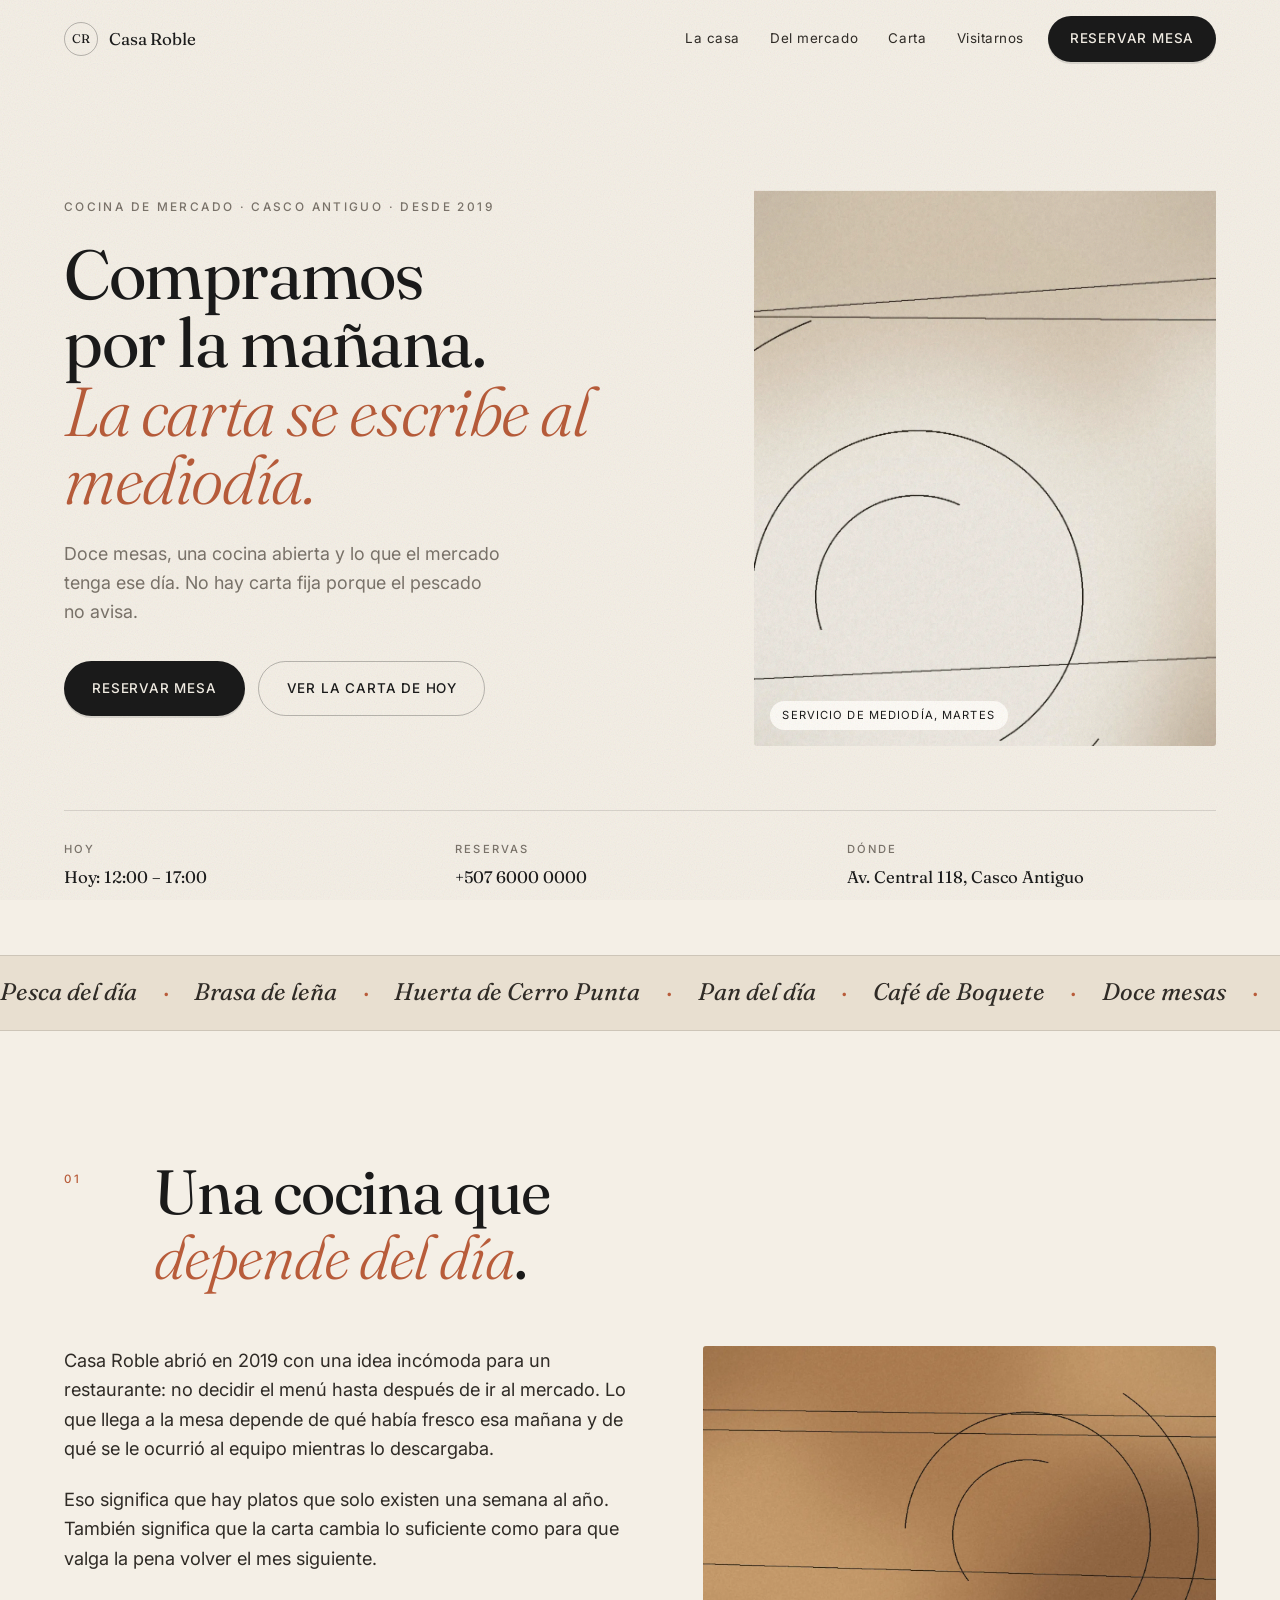
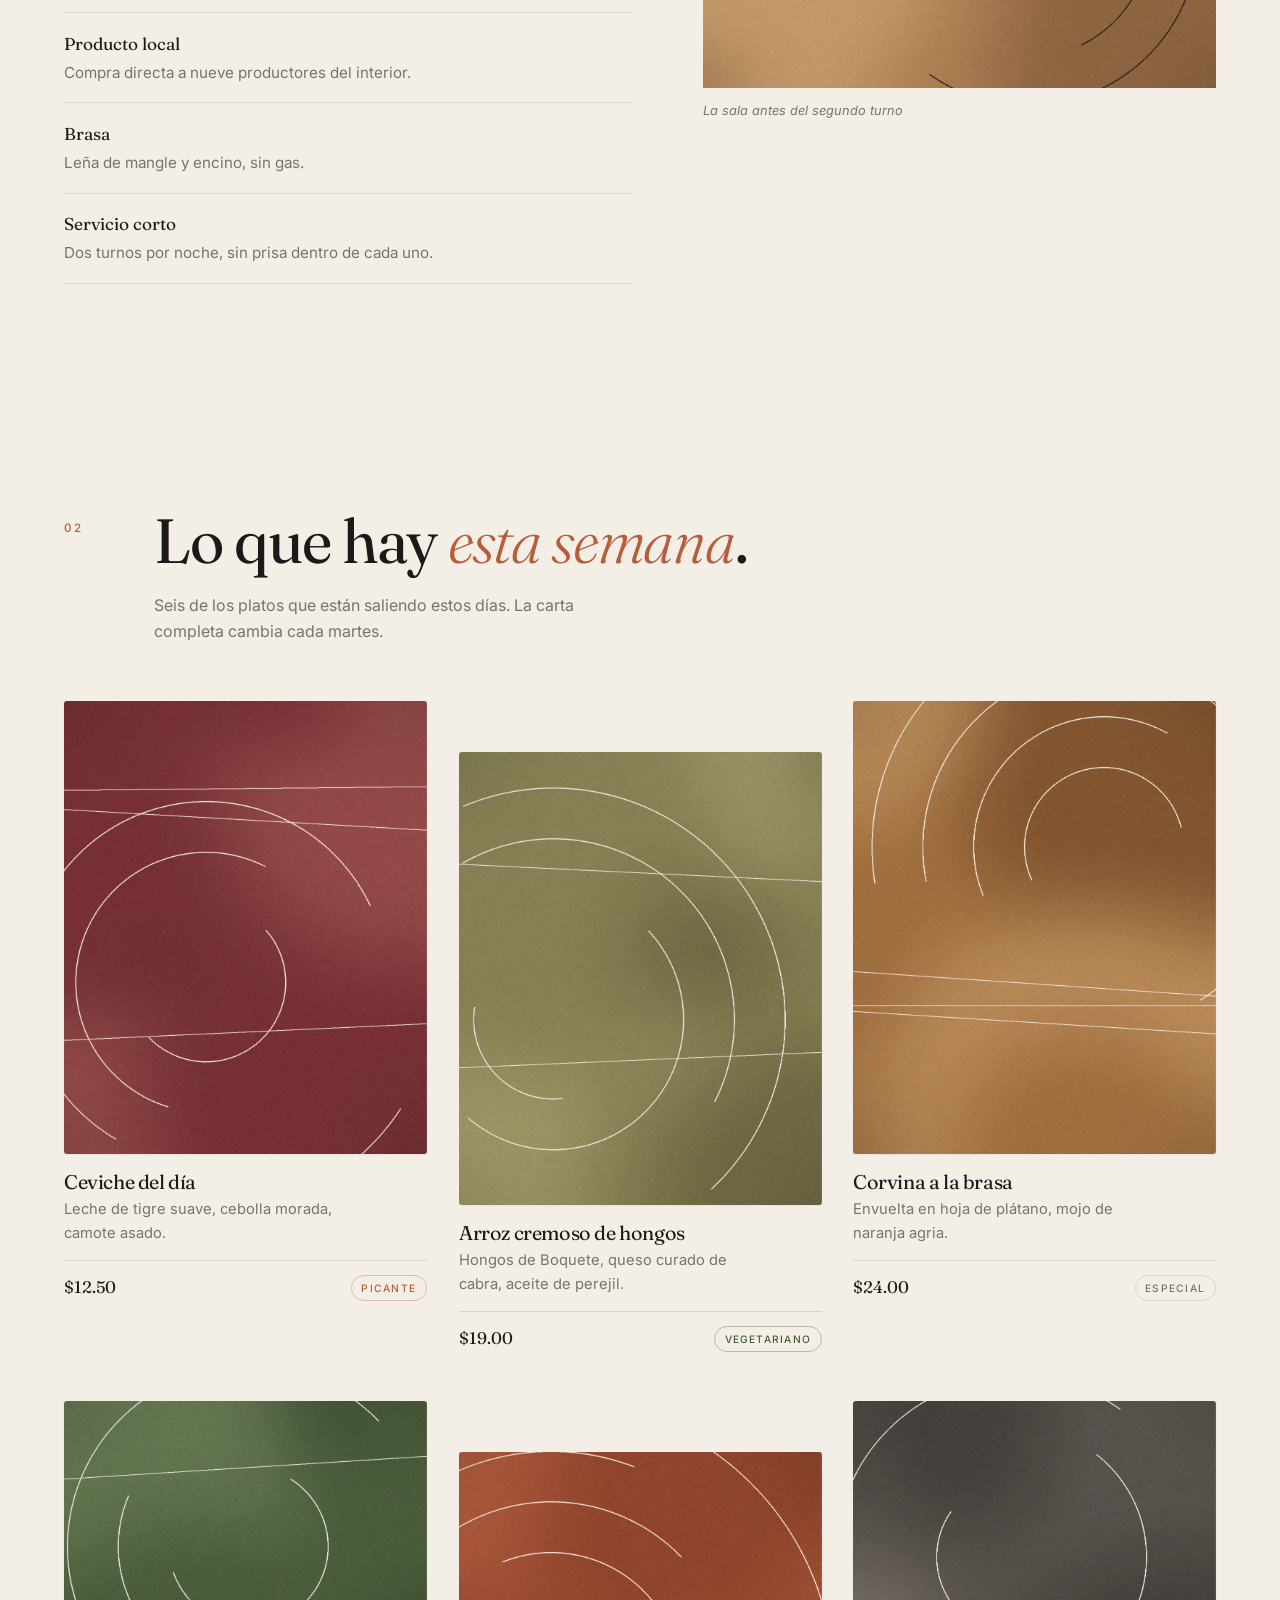
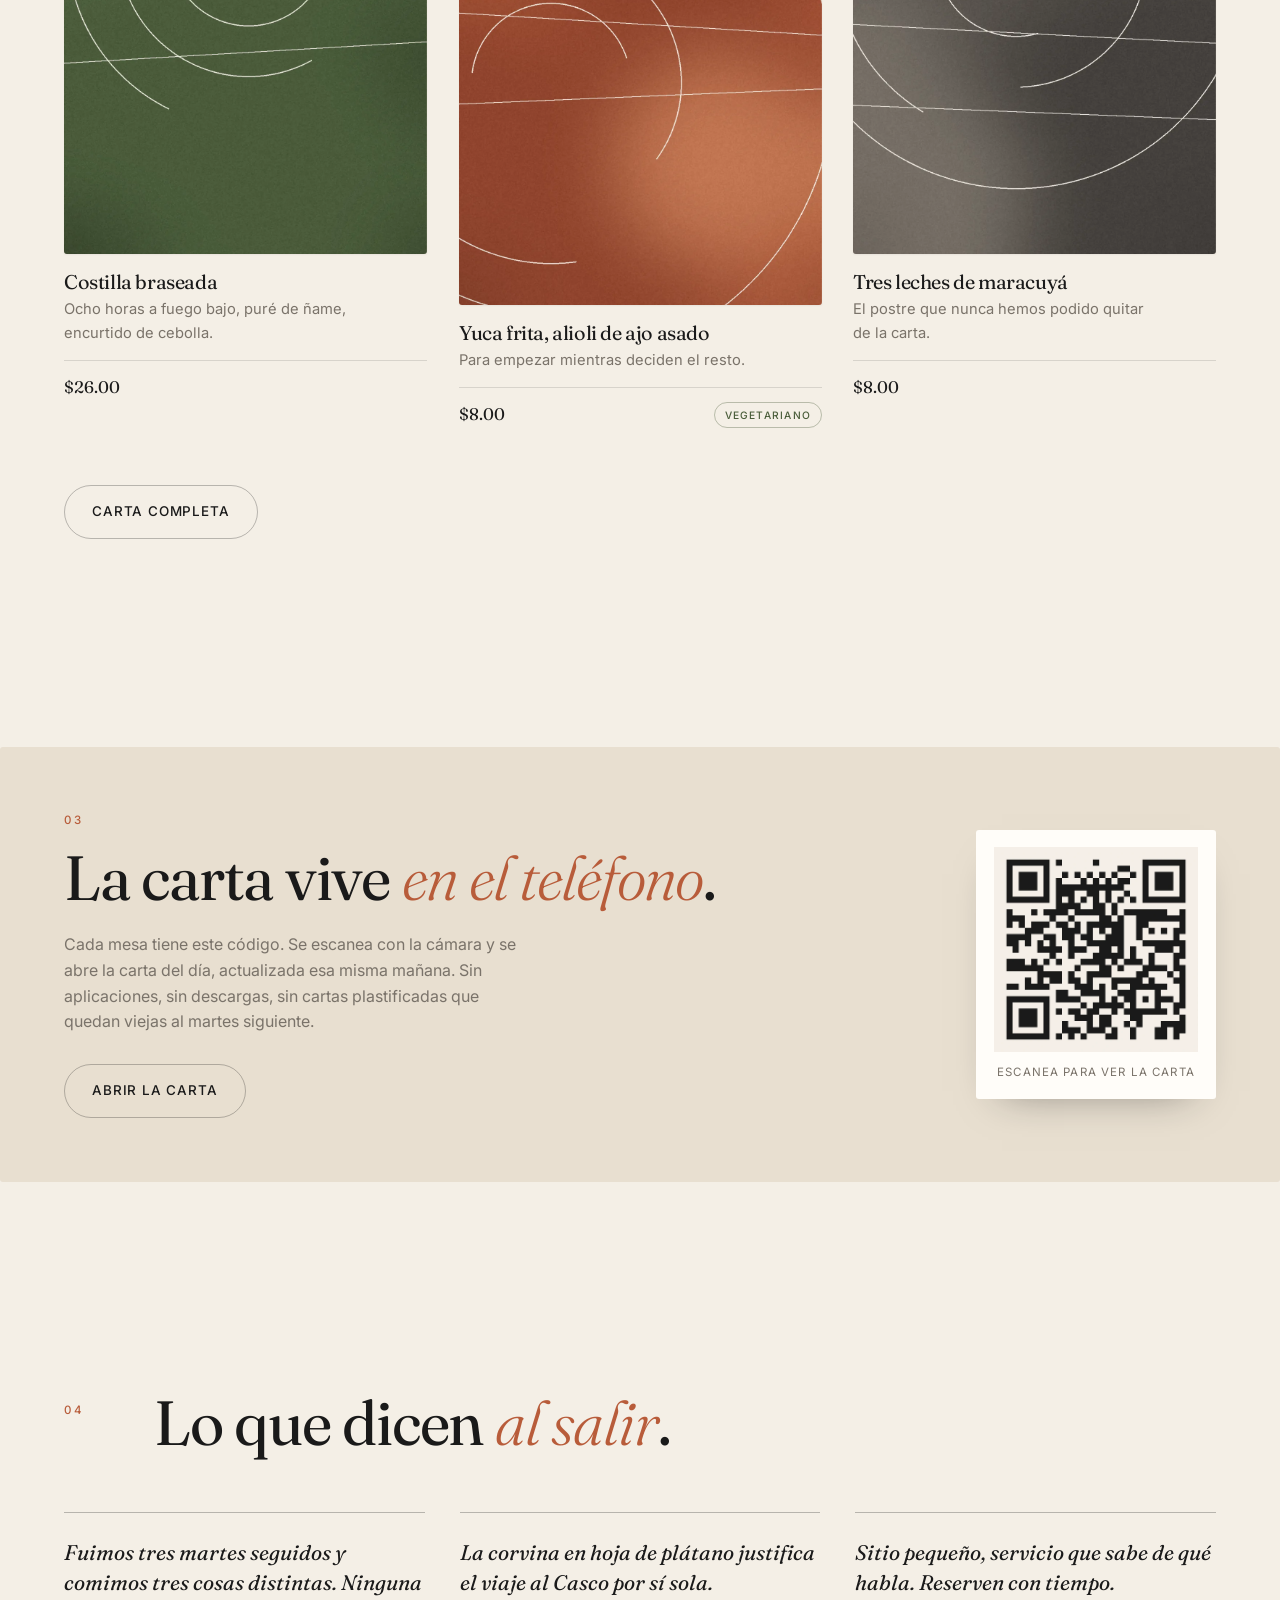
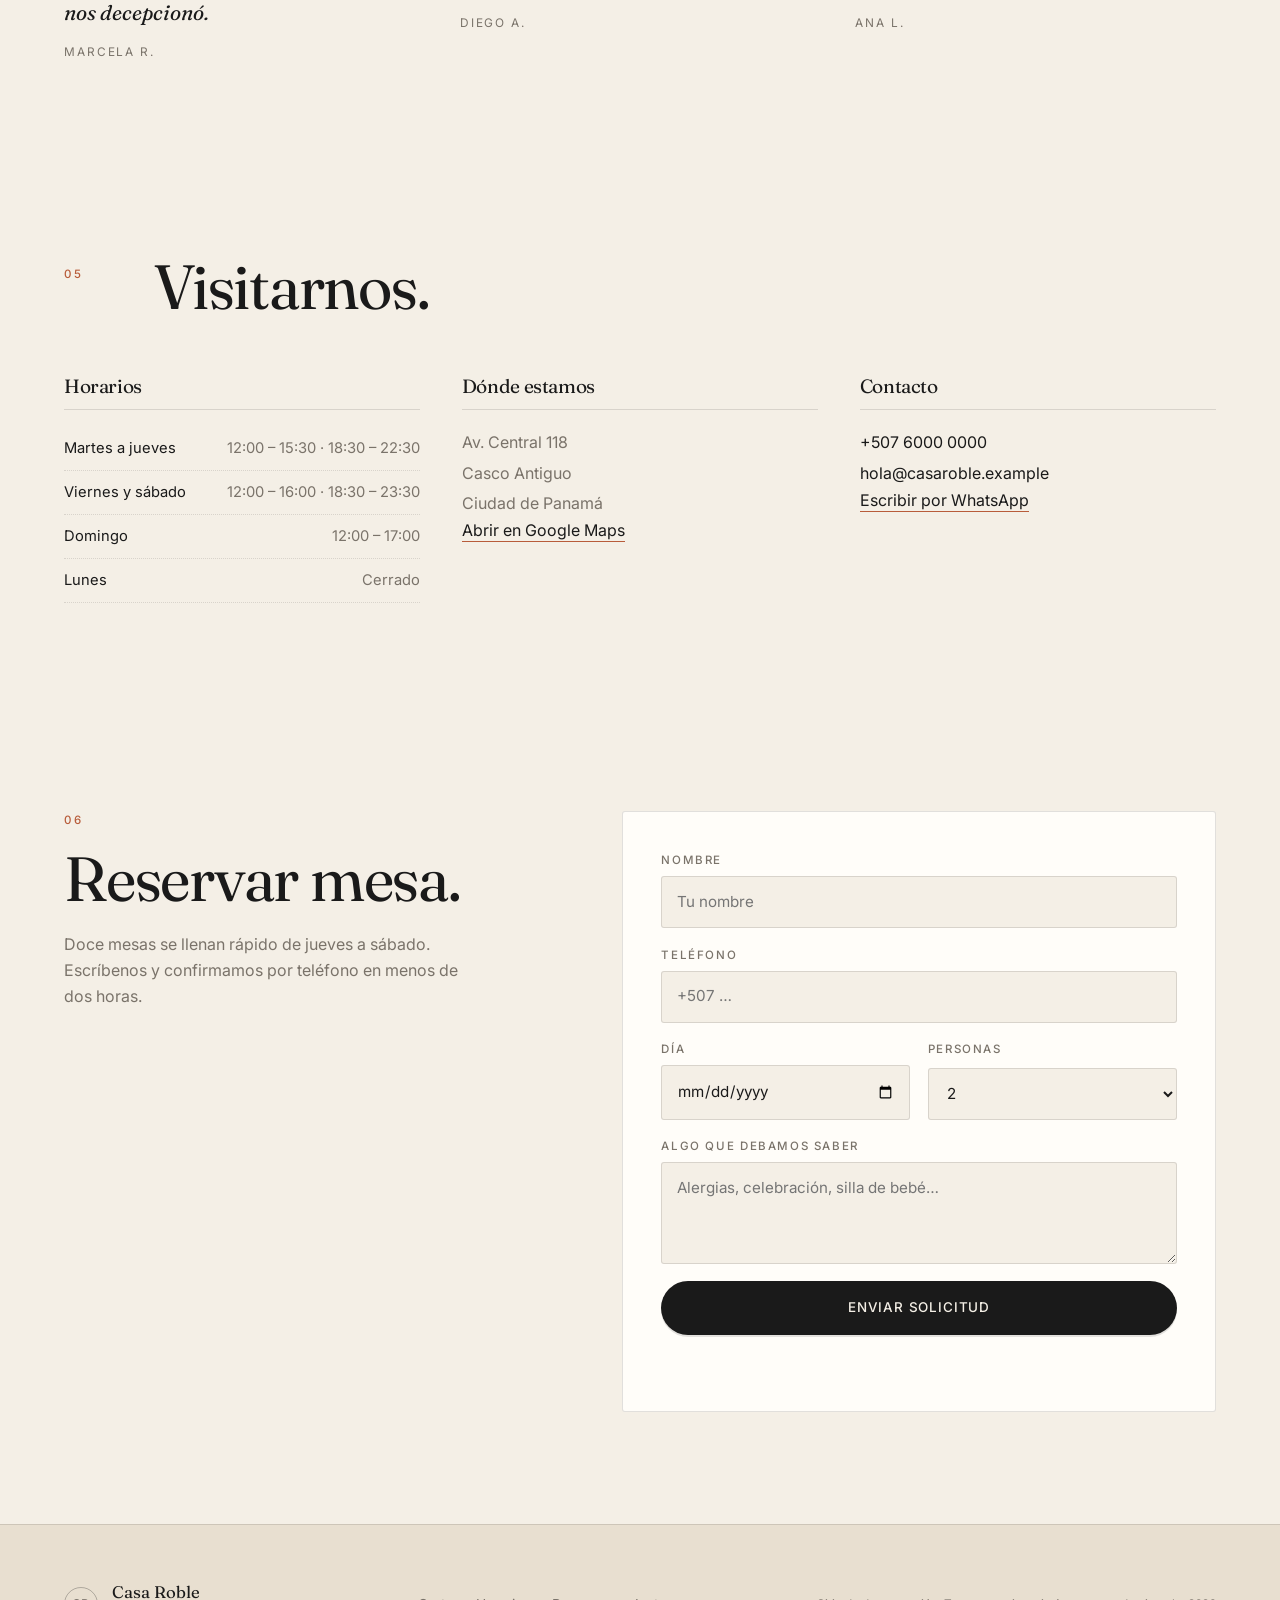
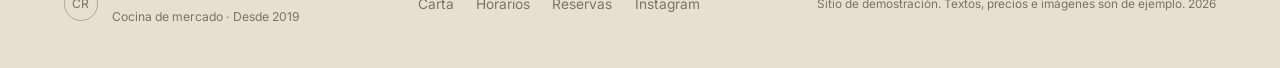
==== index.html @ 2357f7a8 "Add files via upload" ====
<!DOCTYPE html>
<html lang="es">
<head>
<meta charset="utf-8">
<meta name="viewport" content="width=device-width, initial-scale=1">
<title>Casa Roble · Cocina de mercado en el Casco Antiguo</title>
<meta name="description" content="Casa Roble es una cocina pequeña que compra cada mañana en el mercado y escribe la carta después. Reservas, carta del día y horarios.">
<meta name="theme-color" content="#f4efe6">

<meta property="og:type" content="website">
<meta property="og:title" content="Casa Roble · Cocina de mercado">
<meta property="og:description" content="Compramos por la mañana, escribimos la carta al mediodía.">
<meta property="og:image" content="assets/img/og-portada.webp">

<link rel="icon" href="assets/favicon.svg" type="image/svg+xml">
<link rel="preconnect" href="https://fonts.googleapis.com">
<link rel="preconnect" href="https://fonts.gstatic.com" crossorigin>
<link rel="stylesheet" href="https://fonts.googleapis.com/css2?family=Fraunces:ital,opsz,wght@0,9..144,300..700;1,9..144,300..700&family=Inter:wght@300;400;500;600&display=swap">
<link rel="preload" as="image" href="assets/img/mano-masa.webp" fetchpriority="high">
<link rel="stylesheet" href="styles.css?v=20260903">
</head>
<body>

<a class="skip-link" href="#contenido">Saltar al contenido</a>

<div class="splash" data-splash aria-hidden="true">
  <span class="splash-mark">Casa&nbsp;Roble</span>
</div>

<div class="cursor" data-cursor aria-hidden="true">
  <span class="cursor-dot"></span>
  <span class="cursor-ring"></span>
</div>

<header class="nav" data-nav>
  <div class="nav-inner">
    <a class="nav-logo" href="index.html">
      <span class="nav-logo-mark">CR</span>
      <span class="nav-logo-text">Casa Roble</span>
    </a>

    <nav class="nav-links" aria-label="Navegación principal">
      <a href="#manifiesto">La casa</a>
      <a href="#platos">Del mercado</a>
      <a href="carta.html">Carta</a>
      <a href="#visita">Visitarnos</a>
    </nav>

    <a class="btn btn-solid nav-cta" href="#reserva">Reservar mesa</a>

    <button class="nav-burger" type="button" data-burger aria-expanded="false" aria-controls="menu-movil">
      <span></span><span></span>
      <span class="sr-only">Abrir menú</span>
    </button>
  </div>
</header>

<div class="menu-movil" id="menu-movil" data-menu-movil hidden>
  <a href="#manifiesto">La casa</a>
  <a href="#platos">Del mercado</a>
  <a href="carta.html">Carta</a>
  <a href="#visita">Visitarnos</a>
  <a href="#reserva">Reservar mesa</a>
</div>

<main id="contenido">

  <!-- ===================== HERO ===================== -->
  <section class="hero">
    <div class="hero-grid">
      <div class="hero-texto">
        <p class="kicker">Cocina de mercado · Casco Antiguo · Desde 2019</p>
        <h1 class="hero-titulo" data-split="words">
          Compramos por la mañana.<br>
          <em>La carta se escribe al mediodía.</em>
        </h1>
        <p class="hero-sub reveal">
          Doce mesas, una cocina abierta y lo que el mercado tenga ese día.
          No hay carta fija porque el pescado no avisa.
        </p>
        <div class="hero-acciones reveal">
          <a class="btn btn-solid" href="#reserva">Reservar mesa</a>
          <a class="btn btn-linea" href="carta.html">Ver la carta de hoy</a>
        </div>
      </div>

      <figure class="hero-figura" data-parallax>
        <img src="assets/img/mano-masa.webp" width="1000" height="1250"
             alt="Textura de la sala de Casa Roble" fetchpriority="high" loading="eager">
        <figcaption>Servicio de mediodía, martes</figcaption>
      </figure>
    </div>

    <dl class="hero-meta reveal">
      <div><dt>Hoy</dt><dd data-hoy>Abierto de 12:00 a 22:30</dd></div>
      <div><dt>Reservas</dt><dd><a href="tel:+50760000000">+507 6000 0000</a></dd></div>
      <div><dt>Dónde</dt><dd>Av. Central 118, Casco Antiguo</dd></div>
    </dl>
  </section>

  <!-- ===================== MARQUESINA ===================== -->
  <div class="marquee" aria-hidden="true">
    <div class="marquee-track" data-marquee>
      <span>Pesca del día</span><span class="marquee-sep">·</span>
      <span>Brasa de leña</span><span class="marquee-sep">·</span>
      <span>Huerta de Cerro Punta</span><span class="marquee-sep">·</span>
      <span>Pan del día</span><span class="marquee-sep">·</span>
      <span>Café de Boquete</span><span class="marquee-sep">·</span>
      <span>Doce mesas</span><span class="marquee-sep">·</span>
    </div>
  </div>

  <!-- ===================== MANIFIESTO ===================== -->
  <section class="manifiesto" id="manifiesto">
    <div class="seccion-cabeza">
      <span class="num">01</span>
      <h2 class="seccion-titulo reveal">Una cocina que <em>depende del día</em>.</h2>
    </div>

    <div class="manifiesto-cuerpo">
      <div class="manifiesto-texto">
        <p class="reveal">
          Casa Roble abrió en 2019 con una idea incómoda para un restaurante:
          no decidir el menú hasta después de ir al mercado. Lo que llega a la mesa
          depende de qué había fresco esa mañana y de qué se le ocurrió al equipo
          mientras lo descargaba.
        </p>
        <p class="reveal">
          Eso significa que hay platos que solo existen una semana al año. También
          significa que la carta cambia lo suficiente como para que valga la pena
          volver el mes siguiente.
        </p>
        <ul class="manifiesto-lista reveal">
          <li><span>Producto local</span> Compra directa a nueve productores del interior.</li>
          <li><span>Brasa</span> Leña de mangle y encino, sin gas.</li>
          <li><span>Servicio corto</span> Dos turnos por noche, sin prisa dentro de cada uno.</li>
        </ul>
      </div>

      <figure class="manifiesto-figura reveal">
        <img src="assets/img/sala-tarde.webp" width="1400" height="933"
             alt="Textura de la sala a media tarde" loading="lazy" decoding="async">
        <figcaption>La sala antes del segundo turno</figcaption>
      </figure>
    </div>
  </section>

  <!-- ===================== PLATOS ===================== -->
  <section class="platos" id="platos">
    <div class="seccion-cabeza">
      <span class="num">02</span>
      <h2 class="seccion-titulo reveal">Lo que hay <em>esta semana</em>.</h2>
      <p class="seccion-nota reveal">
        Seis de los platos que están saliendo estos días.
        La carta completa cambia cada martes.
      </p>
    </div>

    <div class="platos-mosaico">

      <article class="plato" data-tilt>
        <div class="plato-foto">
          <img src="assets/img/plato-1.webp" width="1000" height="1250"
               alt="Ceviche del día" loading="lazy" decoding="async">
        </div>
        <div class="plato-info">
          <h3>Ceviche del día</h3>
          <p>Leche de tigre suave, cebolla morada, camote asado.</p>
          <div class="plato-pie">
            <span class="plato-precio">$12.50</span>
            <span class="etiqueta etiqueta-picante">Picante</span>
          </div>
        </div>
      </article>

      <article class="plato" data-tilt>
        <div class="plato-foto">
          <img src="assets/img/plato-2.webp" width="1000" height="1250"
               alt="Arroz cremoso de hongos" loading="lazy" decoding="async">
        </div>
        <div class="plato-info">
          <h3>Arroz cremoso de hongos</h3>
          <p>Hongos de Boquete, queso curado de cabra, aceite de perejil.</p>
          <div class="plato-pie">
            <span class="plato-precio">$19.00</span>
            <span class="etiqueta etiqueta-veg">Vegetariano</span>
          </div>
        </div>
      </article>

      <article class="plato" data-tilt>
        <div class="plato-foto">
          <img src="assets/img/plato-3.webp" width="1000" height="1250"
               alt="Corvina a la brasa" loading="lazy" decoding="async">
        </div>
        <div class="plato-info">
          <h3>Corvina a la brasa</h3>
          <p>Envuelta en hoja de plátano, mojo de naranja agria.</p>
          <div class="plato-pie">
            <span class="plato-precio">$24.00</span>
            <span class="etiqueta">Especial</span>
          </div>
        </div>
      </article>

      <article class="plato" data-tilt>
        <div class="plato-foto">
          <img src="assets/img/plato-4.webp" width="1000" height="1250"
               alt="Costilla braseada" loading="lazy" decoding="async">
        </div>
        <div class="plato-info">
          <h3>Costilla braseada</h3>
          <p>Ocho horas a fuego bajo, puré de ñame, encurtido de cebolla.</p>
          <div class="plato-pie">
            <span class="plato-precio">$26.00</span>
          </div>
        </div>
      </article>

      <article class="plato" data-tilt>
        <div class="plato-foto">
          <img src="assets/img/plato-5.webp" width="1000" height="1250"
               alt="Yuca frita con alioli" loading="lazy" decoding="async">
        </div>
        <div class="plato-info">
          <h3>Yuca frita, alioli de ajo asado</h3>
          <p>Para empezar mientras deciden el resto.</p>
          <div class="plato-pie">
            <span class="plato-precio">$8.00</span>
            <span class="etiqueta etiqueta-veg">Vegetariano</span>
          </div>
        </div>
      </article>

      <article class="plato" data-tilt>
        <div class="plato-foto">
          <img src="assets/img/plato-6.webp" width="1000" height="1250"
               alt="Tres leches de maracuyá" loading="lazy" decoding="async">
        </div>
        <div class="plato-info">
          <h3>Tres leches de maracuyá</h3>
          <p>El postre que nunca hemos podido quitar de la carta.</p>
          <div class="plato-pie">
            <span class="plato-precio">$8.00</span>
          </div>
        </div>
      </article>

    </div>

    <p class="platos-cierre reveal">
      <a class="btn btn-linea" href="carta.html">Carta completa</a>
    </p>
  </section>

  <!-- ===================== QR ===================== -->
  <section class="qr">
    <div class="qr-caja">
      <div class="qr-texto">
        <span class="num">03</span>
        <h2 class="seccion-titulo reveal">La carta vive <em>en el teléfono</em>.</h2>
        <p class="reveal">
          Cada mesa tiene este código. Se escanea con la cámara y se abre la carta
          del día, actualizada esa misma mañana. Sin aplicaciones, sin descargas,
          sin cartas plastificadas que quedan viejas al martes siguiente.
        </p>
        <a class="btn btn-linea reveal" href="carta.html">Abrir la carta</a>
      </div>
      <figure class="qr-figura reveal">
        <img src="assets/img/qr-carta.webp" width="900" height="900"
             alt="Código QR que abre la carta del día" loading="lazy" decoding="async">
        <figcaption>Escanea para ver la carta</figcaption>
      </figure>
    </div>
  </section>

  <!-- ===================== VOCES ===================== -->
  <section class="voces">
    <div class="seccion-cabeza">
      <span class="num">04</span>
      <h2 class="seccion-titulo reveal">Lo que dicen <em>al salir</em>.</h2>
    </div>
    <div class="voces-grid">
      <blockquote class="reveal">
        <p>Fuimos tres martes seguidos y comimos tres cosas distintas. Ninguna nos decepcionó.</p>
        <cite>Marcela R.</cite>
      </blockquote>
      <blockquote class="reveal">
        <p>La corvina en hoja de plátano justifica el viaje al Casco por sí sola.</p>
        <cite>Diego A.</cite>
      </blockquote>
      <blockquote class="reveal">
        <p>Sitio pequeño, servicio que sabe de qué habla. Reserven con tiempo.</p>
        <cite>Ana L.</cite>
      </blockquote>
    </div>
  </section>

  <!-- ===================== VISITA ===================== -->
  <section class="visita" id="visita">
    <div class="seccion-cabeza">
      <span class="num">05</span>
      <h2 class="seccion-titulo reveal">Visitarnos.</h2>
    </div>

    <div class="visita-grid">
      <div class="visita-bloque reveal">
        <h3>Horarios</h3>
        <dl class="horarios" data-horarios>
          <div><dt>Martes a jueves</dt><dd>12:00 – 15:30 · 18:30 – 22:30</dd></div>
          <div><dt>Viernes y sábado</dt><dd>12:00 – 16:00 · 18:30 – 23:30</dd></div>
          <div><dt>Domingo</dt><dd>12:00 – 17:00</dd></div>
          <div><dt>Lunes</dt><dd>Cerrado</dd></div>
        </dl>
      </div>

      <div class="visita-bloque reveal">
        <h3>Dónde estamos</h3>
        <p class="visita-dir">
          Av. Central 118<br>
          Casco Antiguo<br>
          Ciudad de Panamá
        </p>
        <p><a class="enlace-sub" href="#">Abrir en Google Maps</a></p>
      </div>

      <div class="visita-bloque reveal">
        <h3>Contacto</h3>
        <p class="visita-dir">
          <a href="tel:+50760000000">+507 6000 0000</a><br>
          <a href="mailto:hola@casaroble.example">hola@casaroble.example</a>
        </p>
        <p><a class="enlace-sub" href="#">Escribir por WhatsApp</a></p>
      </div>
    </div>
  </section>

  <!-- ===================== RESERVA ===================== -->
  <section class="reserva" id="reserva">
    <div class="reserva-caja">
      <div class="reserva-intro">
        <span class="num">06</span>
        <h2 class="seccion-titulo reveal">Reservar mesa.</h2>
        <p class="reveal">
          Doce mesas se llenan rápido de jueves a sábado. Escríbenos y confirmamos
          por teléfono en menos de dos horas.
        </p>
      </div>

      <form class="reserva-form" data-form novalidate>
        <div class="campo">
          <label for="r-nombre">Nombre</label>
          <input id="r-nombre" name="nombre" type="text" required autocomplete="name" placeholder="Tu nombre">
        </div>
        <div class="campo">
          <label for="r-tel">Teléfono</label>
          <input id="r-tel" name="telefono" type="tel" required autocomplete="tel" placeholder="+507 …">
        </div>
        <div class="campo campo-mitad">
          <label for="r-fecha">Día</label>
          <input id="r-fecha" name="fecha" type="date" required>
        </div>
        <div class="campo campo-mitad">
          <label for="r-personas">Personas</label>
          <select id="r-personas" name="personas">
            <option>2</option><option>3</option><option>4</option>
            <option>5</option><option>6</option><option>Más de 6</option>
          </select>
        </div>
        <div class="campo">
          <label for="r-nota">Algo que debamos saber</label>
          <textarea id="r-nota" name="nota" rows="3" placeholder="Alergias, celebración, silla de bebé…"></textarea>
        </div>
        <button class="btn btn-solid btn-ancho" type="submit">Enviar solicitud</button>
        <p class="form-aviso" data-form-aviso role="status"></p>
      </form>
    </div>
  </section>

</main>

<footer class="pie">
  <div class="pie-inner">
    <div class="pie-marca">
      <span class="nav-logo-mark">CR</span>
      <p>Casa Roble<br><span>Cocina de mercado · Desde 2019</span></p>
    </div>
    <nav class="pie-links" aria-label="Enlaces del pie">
      <a href="carta.html">Carta</a>
      <a href="#visita">Horarios</a>
      <a href="#reserva">Reservas</a>
      <a href="#">Instagram</a>
    </nav>
    <p class="pie-legal">
      Sitio de demostración. Textos, precios e imágenes son de ejemplo.
      <span data-anio>2026</span>
    </p>
  </div>
</footer>

<script defer src="lib/gsap.min.js"></script>
<script defer src="lib/ScrollTrigger.min.js"></script>
<script defer src="lib/manifest.js?v=20260903"></script>
<script defer src="main.js?v=20260903"></script>
</body>
</html>
---- styles.css ----
/* =============================================================
   Casa Roble — hoja de estilos única
   1 Tokens · 2 Reset · 3 Utilidades · 4 Tipografía · 5 Componentes
   6 Secciones · 7 Efectos · 8 Responsive · 9 Reduced motion · 10 Print
   ============================================================= */

/* =============================================================
   1. TOKENS
   ============================================================= */
:root {
  /* Paleta — cambia estos seis valores y el sitio entero cambia de marca */
  --bg:        #f4efe6;
  --bg-2:      #e8dfd0;
  --paper:     #fffdf9;
  --ink:       #1a1a1a;
  --ink-soft:  #2f2b26;
  --ink-mute:  #7a736a;
  --accent:    #b85c3a;
  --accent-2:  #4a5d3a;
  --line:      rgba(26, 26, 26, .13);
  --line-duro: rgba(26, 26, 26, .28);

  /* Tipografía */
  --serif: "Fraunces", "Iowan Old Style", Georgia, serif;
  --sans:  "Inter", -apple-system, BlinkMacSystemFont, "Segoe UI", sans-serif;

  /* Ritmo */
  --gutter: clamp(1.25rem, 5vw, 4.5rem);
  --ancho:  1320px;
  --ancho-texto: 66ch;
  --radio: 3px;

  /* Easings */
  --ease-out:  cubic-bezier(.16, 1, .3, 1);
  --ease-in:   cubic-bezier(.7, 0, .84, 0);
  --ease-soft: cubic-bezier(.25, .46, .45, .94);
}

/* =============================================================
   2. RESET & BASE
   ============================================================= */
*, *::before, *::after { box-sizing: border-box; margin: 0; }

html {
  -webkit-text-size-adjust: 100%;
  tab-size: 2;
  overflow-x: clip;
  scroll-behavior: smooth;
}

body {
  font-family: var(--sans);
  font-size: 16px;
  font-weight: 400;
  line-height: 1.62;
  color: var(--ink-soft);
  background: var(--bg);
  -webkit-font-smoothing: antialiased;
  text-rendering: optimizeLegibility;
  overflow-x: clip;
  overscroll-behavior-y: none;
}

img, svg, video { display: block; max-width: 100%; }
img { height: auto; }
button { font: inherit; color: inherit; cursor: pointer; border: 0; background: none; }
a { color: inherit; text-decoration: none; }
p { text-wrap: pretty; }
ul { list-style: none; padding: 0; }

h1, h2, h3, h4 {
  font-family: var(--serif);
  font-weight: 400;
  color: var(--ink);
  line-height: 1.05;
  letter-spacing: -.02em;
  text-wrap: balance;
}

::selection { background: var(--accent); color: var(--bg); }

:focus-visible {
  outline: 2px solid var(--accent);
  outline-offset: 3px;
  border-radius: var(--radio);
}

/* =============================================================
   3. UTILIDADES
   ============================================================= */
.sr-only {
  position: absolute; width: 1px; height: 1px;
  padding: 0; margin: -1px; overflow: hidden;
  clip: rect(0 0 0 0); white-space: nowrap; border: 0;
}

.skip-link {
  position: fixed; top: -100px; left: 1rem; z-index: 9999;
  padding: .65rem 1.1rem; background: var(--ink); color: var(--bg);
  border-radius: var(--radio); font-weight: 500;
}
.skip-link:focus { top: 1rem; }

.num {
  display: block;
  font-family: var(--sans);
  font-size: .72rem;
  font-weight: 500;
  letter-spacing: .22em;
  text-transform: uppercase;
  color: var(--accent);
  margin-bottom: 1rem;
}

.kicker {
  font-size: .74rem;
  font-weight: 500;
  letter-spacing: .2em;
  text-transform: uppercase;
  color: var(--ink-mute);
}

.enlace-sub {
  position: relative;
  color: var(--ink);
  padding-bottom: 2px;
  background-image: linear-gradient(var(--accent), var(--accent));
  background-size: 100% 1px;
  background-position: 0 100%;
  background-repeat: no-repeat;
  transition: background-size .45s var(--ease-out), color .3s var(--ease-out);
}
.enlace-sub:hover { color: var(--accent); background-size: 0% 1px; }

/* =============================================================
   4. TIPOGRAFÍA DE SECCIÓN
   ============================================================= */
.seccion-cabeza {
  max-width: var(--ancho);
  margin: 0 auto 3.5rem;
  padding-inline: var(--gutter);
}

.seccion-titulo {
  font-size: clamp(2rem, 5.2vw, 3.9rem);
  font-optical-sizing: auto;
  max-width: 20ch;
}
.seccion-titulo em {
  font-style: italic;
  font-weight: 300;
  color: var(--accent);
}

.seccion-nota {
  margin-top: 1.25rem;
  max-width: 46ch;
  color: var(--ink-mute);
}

/* =============================================================
   5. COMPONENTES
   ============================================================= */

/* --- Botones --- */
.btn {
  display: inline-flex;
  align-items: center;
  justify-content: center;
  gap: .5rem;
  padding: .95rem 1.7rem;
  font-family: var(--sans);
  font-size: .84rem;
  font-weight: 500;
  letter-spacing: .06em;
  text-transform: uppercase;
  border-radius: 999px;
  border: 1px solid transparent;
  transition: transform .4s var(--ease-out), box-shadow .4s var(--ease-out),
              background-color .35s var(--ease-out), color .35s var(--ease-out),
              border-color .35s var(--ease-out);
}

.btn-solid {
  background: var(--ink);
  color: var(--bg);
  box-shadow: 0 2px 0 rgba(26, 26, 26, .12);
}
.btn-solid:hover {
  background: var(--accent);
  transform: translateY(-3px);
  box-shadow: 0 14px 28px -12px rgba(184, 92, 58, .6);
}

.btn-linea {
  border-color: var(--line-duro);
  color: var(--ink);
}
.btn-linea:hover {
  border-color: var(--accent);
  color: var(--accent);
  transform: translateY(-3px);
}

.btn-ancho { width: 100%; }

/* --- Etiquetas --- */
.etiqueta {
  display: inline-block;
  padding: .22rem .6rem;
  font-size: .64rem;
  font-weight: 500;
  letter-spacing: .12em;
  text-transform: uppercase;
  color: var(--ink-mute);
  border: 1px solid var(--line);
  border-radius: 999px;
  vertical-align: middle;
}
.etiqueta-veg { color: var(--accent-2); border-color: rgba(74, 93, 58, .35); }
.etiqueta-picante { color: var(--accent); border-color: rgba(184, 92, 58, .35); }

/* --- Navegación --- */
.nav {
  position: fixed;
  inset: 0 0 auto 0;
  z-index: 900;
  transition: background-color .5s var(--ease-out), box-shadow .5s var(--ease-out),
              backdrop-filter .5s var(--ease-out);
}
.nav.is-solida {
  background: rgba(244, 239, 230, .88);
  box-shadow: 0 1px 0 var(--line);
}
@supports (backdrop-filter: blur(12px)) {
  .nav.is-solida { background: rgba(244, 239, 230, .72); backdrop-filter: blur(14px) saturate(150%); }
}

.nav-inner {
  max-width: var(--ancho);
  margin: 0 auto;
  padding: 1rem var(--gutter);
  display: flex;
  align-items: center;
  gap: 1.5rem;
}

.nav-logo { display: flex; align-items: center; gap: .7rem; margin-right: auto; }
.nav-logo-mark {
  display: grid;
  place-items: center;
  width: 34px; height: 34px;
  border: 1px solid var(--line-duro);
  border-radius: 50%;
  font-family: var(--serif);
  font-size: .78rem;
  letter-spacing: .04em;
  color: var(--ink);
  flex: 0 0 auto;
}
.nav-logo-text {
  font-family: var(--serif);
  font-size: 1.06rem;
  letter-spacing: -.01em;
  color: var(--ink);
}

.nav-links { display: none; gap: 1.9rem; }
.nav-links a {
  position: relative;
  font-size: .84rem;
  letter-spacing: .04em;
  color: var(--ink-soft);
  padding-block: .3rem;
}
.nav-links a::after {
  content: "";
  position: absolute;
  left: 0; bottom: 0;
  width: 100%; height: 1px;
  background: var(--accent);
  transform: scaleX(0);
  transform-origin: right;
  transition: transform .45s var(--ease-out);
}
.nav-links a:hover::after { transform: scaleX(1); transform-origin: left; }

.nav-cta { display: none; padding: .7rem 1.3rem; }

.nav-burger {
  display: grid;
  gap: 5px;
  padding: .5rem;
  margin-right: -.5rem;
}
.nav-burger span {
  display: block;
  width: 22px; height: 1.5px;
  background: var(--ink);
  transition: transform .4s var(--ease-out), opacity .3s var(--ease-out);
}
.nav-burger[aria-expanded="true"] span:first-child { transform: translateY(3.25px) rotate(45deg); }
.nav-burger[aria-expanded="true"] span:nth-child(2) { transform: translateY(-3.25px) rotate(-45deg); }

.menu-movil {
  position: fixed;
  inset: 0;
  z-index: 890;
  display: grid;
  align-content: center;
  justify-items: center;
  gap: 1.6rem;
  background: var(--bg);
  font-family: var(--serif);
  font-size: clamp(1.6rem, 8vw, 2.4rem);
  color: var(--ink);
  opacity: 0;
  transition: opacity .45s var(--ease-out);
}
.menu-movil[hidden] { display: none; }
.menu-movil.is-abierto { opacity: 1; }
.menu-movil a { transition: color .3s var(--ease-out); }
.menu-movil a:hover { color: var(--accent); }

/* --- Cursor personalizado --- */
.cursor {
  position: fixed;
  inset: 0;
  z-index: 9998;
  pointer-events: none;
  opacity: 0;                       /* oculto hasta el primer mousemove */
  transition: opacity .3s var(--ease-out);
}
.cursor.is-ready { opacity: 1; }
.cursor-dot, .cursor-ring {
  position: absolute;
  top: 0; left: 0;
  border-radius: 50%;
  will-change: transform;
}
.cursor-dot {
  width: 6px; height: 6px;
  margin: -3px 0 0 -3px;
  background: var(--accent);
}
.cursor-ring {
  width: 34px; height: 34px;
  margin: -17px 0 0 -17px;
  border: 1px solid var(--line-duro);
  transition: width .35s var(--ease-out), height .35s var(--ease-out),
              margin .35s var(--ease-out), border-color .35s var(--ease-out);
}
.cursor.is-hover .cursor-ring {
  width: 58px; height: 58px;
  margin: -29px 0 0 -29px;
  border-color: var(--accent);
}

/* --- Splash --- */
.splash {
  position: fixed;
  inset: 0;
  z-index: 9990;
  display: grid;
  place-items: center;
  background: var(--bg);
  /* Red de seguridad en CSS: se va sola a los 4.5s aunque el JS falle */
  animation: splashSafety .01s 4.5s forwards;
}
.splash-mark {
  font-family: var(--serif);
  font-style: italic;
  font-size: clamp(1.5rem, 6vw, 2.4rem);
  color: var(--ink);
  animation: splashLatido 1.6s var(--ease-soft) infinite alternate;
}
.splash.is-out {
  opacity: 0;
  pointer-events: none;
  transition: opacity .7s var(--ease-out);
}
@keyframes splashSafety { to { opacity: 0; pointer-events: none; visibility: hidden; } }
@keyframes splashLatido { from { opacity: .45; } to { opacity: 1; } }

/* =============================================================
   6. SECCIONES
   ============================================================= */

/* --- Hero --- */
.hero {
  max-width: var(--ancho);
  margin: 0 auto;
  padding: 8.5rem var(--gutter) 4rem;
}

.hero-grid {
  display: grid;
  gap: 2.5rem;
}

.hero-titulo {
  margin-top: 1.4rem;
  font-size: clamp(2.3rem, 7.2vw, 5rem);
  font-optical-sizing: auto;
  line-height: .99;
  max-width: 15ch;
}
.hero-titulo em {
  font-style: italic;
  font-weight: 300;
  color: var(--accent);
}

.hero-sub {
  margin-top: 1.6rem;
  max-width: 42ch;
  font-size: clamp(1rem, 1.6vw, 1.12rem);
  color: var(--ink-mute);
}

.hero-acciones {
  display: flex;
  flex-wrap: wrap;
  gap: .85rem;
  margin-top: 2.2rem;
}

.hero-figura {
  position: relative;
  overflow: hidden;
  border-radius: var(--radio);
}
.hero-figura img {
  width: 100%;
  aspect-ratio: 4 / 5;
  object-fit: cover;
  filter: saturate(1.06);
  will-change: transform;
}
.hero-figura figcaption {
  position: absolute;
  left: 1rem; bottom: 1rem;
  padding: .35rem .8rem;
  font-size: .7rem;
  letter-spacing: .1em;
  text-transform: uppercase;
  color: var(--ink);
  background: rgba(255, 253, 249, .88);
  border-radius: 999px;
}

.hero-meta {
  display: grid;
  gap: 1.4rem;
  margin-top: 4rem;
  padding-top: 1.8rem;
  border-top: 1px solid var(--line);
}
.hero-meta dt {
  font-size: .7rem;
  font-weight: 500;
  letter-spacing: .18em;
  text-transform: uppercase;
  color: var(--ink-mute);
  margin-bottom: .35rem;
}
.hero-meta dd {
  font-family: var(--serif);
  font-size: 1.05rem;
  color: var(--ink);
}

/* --- Marquesina --- */
.marquee {
  overflow: hidden;
  padding-block: 1.1rem;
  border-block: 1px solid var(--line);
  background: var(--bg-2);
  user-select: none;
}
.marquee-track {
  display: flex;
  align-items: center;
  gap: 1.6rem;
  width: max-content;
  white-space: nowrap;
  font-family: var(--serif);
  font-style: italic;
  font-size: clamp(1.05rem, 2.4vw, 1.5rem);
  color: var(--ink-soft);
  will-change: transform;
}
.marquee-sep { color: var(--accent); font-style: normal; }

/* --- Manifiesto --- */
.manifiesto { padding-block: clamp(4.5rem, 10vw, 8rem); }

.manifiesto-cuerpo {
  max-width: var(--ancho);
  margin: 0 auto;
  padding-inline: var(--gutter);
  display: grid;
  gap: 3rem;
}
.manifiesto-texto p {
  font-size: clamp(1.02rem, 1.5vw, 1.14rem);
  max-width: 52ch;
}
.manifiesto-texto p + p { margin-top: 1.3rem; }

.manifiesto-lista {
  margin-top: 2.4rem;
  border-top: 1px solid var(--line);
}
.manifiesto-lista li {
  padding-block: 1.05rem;
  border-bottom: 1px solid var(--line);
  color: var(--ink-mute);
  font-size: .95rem;
}
.manifiesto-lista span {
  display: block;
  font-family: var(--serif);
  font-size: 1.08rem;
  color: var(--ink);
  margin-bottom: .2rem;
}

.manifiesto-figura { overflow: hidden; border-radius: var(--radio); }
.manifiesto-figura img {
  width: 100%;
  aspect-ratio: 3 / 2;
  object-fit: cover;
  transition: transform 1.2s var(--ease-out);
}
.manifiesto-figura:hover img { transform: scale(1.04); }
.manifiesto-figura figcaption {
  margin-top: .8rem;
  font-size: .8rem;
  font-style: italic;
  color: var(--ink-mute);
}

/* --- Platos (efecto firma: tilt + halo terracota) --- */
.platos { padding-block: clamp(3rem, 8vw, 6rem); }

.platos-mosaico {
  max-width: var(--ancho);
  margin: 0 auto;
  padding-inline: var(--gutter);
  display: grid;
  gap: 2.2rem 1.6rem;
}

.plato {
  position: relative;
  transform-style: preserve-3d;
  transition: transform .5s var(--ease-out), filter .5s var(--ease-out);
  will-change: transform;
}
.plato-foto {
  overflow: hidden;
  border-radius: var(--radio);
  background: var(--bg-2);
  box-shadow: 0 1px 2px rgba(26, 26, 26, .06);
  transition: box-shadow .55s var(--ease-out);
}
.plato-foto img {
  width: 100%;
  aspect-ratio: 4 / 5;
  object-fit: cover;
  transition: transform .9s var(--ease-out), filter .6s var(--ease-out);
}
.plato:hover .plato-foto {
  box-shadow: 0 26px 50px -22px rgba(184, 92, 58, .55);
}
.plato:hover .plato-foto img {
  transform: scale(1.06);
  filter: saturate(1.15) brightness(1.04);
}

.plato-info { padding-top: 1.1rem; }
.plato-info h3 {
  font-size: 1.24rem;
  margin-bottom: .35rem;
}
.plato-info p {
  font-size: .92rem;
  color: var(--ink-mute);
  max-width: 34ch;
}
.plato-pie {
  display: flex;
  align-items: center;
  gap: .7rem;
  margin-top: .85rem;
  padding-top: .85rem;
  border-top: 1px solid var(--line);
}
.plato-precio {
  font-family: var(--serif);
  font-size: 1.05rem;
  color: var(--ink);
  margin-right: auto;
}

.platos-cierre {
  max-width: var(--ancho);
  margin: 3.5rem auto 0;
  padding-inline: var(--gutter);
}

/* --- QR --- */
.qr { padding-block: clamp(4rem, 9vw, 7rem); }
.qr-caja {
  max-width: var(--ancho);
  margin: 0 auto;
  padding: clamp(2rem, 5vw, 4rem) var(--gutter);
  background: var(--bg-2);
  border-radius: var(--radio);
  display: grid;
  gap: 2.5rem;
  align-items: center;
}
.qr-texto p {
  margin-top: 1.3rem;
  max-width: 46ch;
  color: var(--ink-mute);
}
.qr-texto .btn { margin-top: 1.8rem; }
.qr-figura {
  justify-self: start;
  padding: 1.1rem;
  background: var(--paper);
  border-radius: var(--radio);
  box-shadow: 0 18px 40px -26px rgba(26, 26, 26, .5);
  max-width: 240px;
}
.qr-figura img { width: 100%; }
.qr-figura figcaption {
  margin-top: .7rem;
  font-size: .72rem;
  letter-spacing: .1em;
  text-transform: uppercase;
  text-align: center;
  color: var(--ink-mute);
}

/* --- Voces --- */
.voces { padding-block: clamp(3rem, 8vw, 6rem); }
.voces-grid {
  max-width: var(--ancho);
  margin: 0 auto;
  padding-inline: var(--gutter);
  display: grid;
  gap: 2.2rem;
}
.voces blockquote {
  padding-top: 1.6rem;
  border-top: 1px solid var(--line-duro);
}
.voces blockquote p {
  font-family: var(--serif);
  font-size: clamp(1.1rem, 2vw, 1.32rem);
  font-style: italic;
  color: var(--ink);
  line-height: 1.4;
}
.voces cite {
  display: block;
  margin-top: 1rem;
  font-style: normal;
  font-size: .74rem;
  letter-spacing: .16em;
  text-transform: uppercase;
  color: var(--ink-mute);
}

/* --- Visita --- */
.visita { padding-block: clamp(3rem, 8vw, 6rem); }
.visita-grid {
  max-width: var(--ancho);
  margin: 0 auto;
  padding-inline: var(--gutter);
  display: grid;
  gap: 2.6rem;
}
.visita-bloque h3 {
  font-size: 1.2rem;
  margin-bottom: 1.1rem;
  padding-bottom: .8rem;
  border-bottom: 1px solid var(--line);
}
.visita-dir { color: var(--ink-mute); line-height: 1.9; }
.visita-dir a { color: var(--ink); }
.visita-dir a:hover { color: var(--accent); }

.horarios div {
  display: flex;
  justify-content: space-between;
  gap: 1.2rem;
  padding-block: .6rem;
  border-bottom: 1px dotted var(--line);
  font-size: .92rem;
}
.horarios dt { color: var(--ink); }
.horarios dd { color: var(--ink-mute); text-align: right; }

/* --- Reserva --- */
.reserva { padding-block: clamp(4rem, 9vw, 7rem); }
.reserva-caja {
  max-width: var(--ancho);
  margin: 0 auto;
  padding-inline: var(--gutter);
  display: grid;
  gap: 3rem;
}
.reserva-intro p {
  margin-top: 1.3rem;
  max-width: 42ch;
  color: var(--ink-mute);
}

.reserva-form {
  display: grid;
  gap: 1.1rem;
  padding: clamp(1.5rem, 4vw, 2.4rem);
  background: var(--paper);
  border: 1px solid var(--line);
  border-radius: var(--radio);
}
.campo { display: grid; gap: .4rem; }
.campo label {
  font-size: .72rem;
  font-weight: 500;
  letter-spacing: .14em;
  text-transform: uppercase;
  color: var(--ink-mute);
}
.campo input,
.campo select,
.campo textarea {
  width: 100%;
  padding: .8rem .9rem;
  font: inherit;
  font-size: .95rem;
  color: var(--ink);
  background: var(--bg);
  border: 1px solid var(--line);
  border-radius: var(--radio);
  transition: border-color .3s var(--ease-out), background-color .3s var(--ease-out);
}
.campo textarea { resize: vertical; }
.campo input:focus,
.campo select:focus,
.campo textarea:focus {
  border-color: var(--accent);
  background: var(--paper);
}
.campo input:user-invalid { border-color: var(--accent); }

.form-aviso {
  min-height: 1.4em;
  font-size: .86rem;
  color: var(--accent-2);
}
.form-aviso.es-error { color: var(--accent); }

.reserva-form.is-enviando button[type="submit"] {
  opacity: .6;
  pointer-events: none;
  transform: none;
}

/* --- Pie --- */
.pie {
  padding-block: 3.5rem 2.5rem;
  border-top: 1px solid var(--line);
  background: var(--bg-2);
}
.pie-inner {
  max-width: var(--ancho);
  margin: 0 auto;
  padding-inline: var(--gutter);
  display: grid;
  gap: 2rem;
}
.pie-marca { display: flex; align-items: center; gap: .9rem; }
.pie-marca p { font-family: var(--serif); font-size: 1.05rem; color: var(--ink); line-height: 1.4; }
.pie-marca span { font-family: var(--sans); font-size: .76rem; color: var(--ink-mute); }
.pie-links { display: flex; flex-wrap: wrap; gap: 1.4rem; font-size: .86rem; }
.pie-links a { color: var(--ink-mute); transition: color .3s var(--ease-out); }
.pie-links a:hover { color: var(--accent); }
.pie-legal { font-size: .74rem; color: var(--ink-mute); }

/* =============================================================
   6b. PÁGINA DE CARTA
   ============================================================= */
.carta {
  max-width: 940px;
  margin: 0 auto;
  padding: 8.5rem var(--gutter) 4rem;
}

.carta-cabeza { padding-bottom: 2.5rem; border-bottom: 1px solid var(--line-duro); }
.carta-titulo {
  margin-top: 1rem;
  font-size: clamp(2.2rem, 6.5vw, 4rem);
  font-optical-sizing: auto;
}
.carta-titulo em { font-style: italic; font-weight: 300; color: var(--accent); }
.carta-nota { margin-top: 1.4rem; max-width: 54ch; color: var(--ink-mute); }
.carta-fecha {
  margin-top: 1rem;
  font-size: .74rem;
  letter-spacing: .14em;
  text-transform: uppercase;
  color: var(--ink-mute);
}

.filtros {
  position: sticky;
  top: 68px;
  z-index: 100;
  display: flex;
  flex-wrap: wrap;
  gap: .55rem;
  padding-block: 1.2rem;
  background: var(--bg);
}
.chip {
  padding: .5rem 1.05rem;
  font-size: .78rem;
  letter-spacing: .05em;
  color: var(--ink-mute);
  border: 1px solid var(--line);
  border-radius: 999px;
  transition: color .3s var(--ease-out), border-color .3s var(--ease-out),
              background-color .3s var(--ease-out);
}
.chip:hover { color: var(--ink); border-color: var(--line-duro); }
.chip.is-activo { background: var(--ink); border-color: var(--ink); color: var(--bg); }
.chip-alt.is-activo { background: var(--accent-2); border-color: var(--accent-2); }

.carta-bloque { padding-top: 2.8rem; }
.carta-bloque[hidden] { display: none; }

.carta-cat {
  font-size: .78rem;
  font-family: var(--sans);
  font-weight: 500;
  letter-spacing: .22em;
  text-transform: uppercase;
  color: var(--accent);
  padding-bottom: .9rem;
  border-bottom: 1px solid var(--line);
}

.carta-item {
  display: flex;
  align-items: baseline;
  gap: 1.2rem;
  padding-block: 1.25rem;
  border-bottom: 1px solid var(--line);
}
.carta-item[hidden] { display: none; }
.carta-item h3 { font-size: 1.16rem; margin-bottom: .3rem; }
.carta-item p { font-size: .9rem; color: var(--ink-mute); max-width: 52ch; }
.carta-item-txt { flex: 1 1 auto; }
.carta-precio {
  flex: 0 0 auto;
  font-family: var(--serif);
  font-size: 1.08rem;
  color: var(--ink);
}
.carta-precio-var { font-style: italic; font-size: .9rem; color: var(--ink-mute); }

.carta-vacio {
  padding-block: 3rem;
  text-align: center;
  font-style: italic;
  color: var(--ink-mute);
}

.carta-pie {
  margin-top: 3.5rem;
  padding-top: 2.2rem;
  border-top: 1px solid var(--line-duro);
  display: grid;
  gap: 1.5rem;
  justify-items: start;
}
.carta-pie p { font-size: .9rem; color: var(--ink-mute); max-width: 54ch; }
.carta-volver { margin-top: .5rem; }

/* =============================================================
   7. EFECTOS
   ============================================================= */

/* Reveal universal */
.reveal {
  opacity: 0;
  transform: translateY(28px);
  transition: opacity .9s var(--ease-out), transform .9s var(--ease-out);
}
.reveal.is-visible { opacity: 1; transform: none; }

/* DEFENSA (gotcha A.4.5): si un elemento lleva .reveal Y data-split,
   el manejador de reveal lo ignora y quedaría invisible para siempre.
   Esta regla lo anula desde CSS, sin depender de que el JS esté fresco. */
.reveal[data-split] { opacity: 1; transform: none; }

/* Split de palabras */
.split-word {
  display: inline-block;
  opacity: 0;
  transform: translateY(.5em);
  transition: opacity .8s var(--ease-out), transform .8s var(--ease-out);
}
.is-splitted .split-word { opacity: 1; transform: none; }

/* Marquesina infinita */
.marquee-track.is-loop { animation: marqueeSlide 38s linear infinite; }
.marquee:hover .marquee-track.is-loop { animation-play-state: paused; }
@keyframes marqueeSlide { to { transform: translateX(-33.3333%); } }

/* Grano sutil sobre el fondo */
body::after {
  content: "";
  position: fixed;
  inset: 0;
  z-index: 8000;
  pointer-events: none;
  opacity: .35;
  background-image: url("data:image/svg+xml,%3Csvg xmlns='http://www.w3.org/2000/svg' width='140' height='140'%3E%3Cfilter id='n'%3E%3CfeTurbulence type='fractalNoise' baseFrequency='.85' numOctaves='3'/%3E%3C/filter%3E%3Crect width='100%25' height='100%25' filter='url(%23n)' opacity='.32'/%3E%3C/svg%3E");
  mix-blend-mode: multiply;
}

/* Oculta el cursor nativo solo donde hay puntero fino */
@media (hover: hover) and (pointer: fine) {
  body, a, button, label, [data-tilt] { cursor: none; }
  input, select, textarea { cursor: auto; }
}
@media (hover: none), (pointer: coarse) {
  .cursor { display: none; }
}

/* =============================================================
   8. RESPONSIVE
   ============================================================= */
@media (min-width: 540px) {
  .hero-meta { grid-template-columns: repeat(3, 1fr); }
  .carta-pie { justify-items: start; }
}

@media (min-width: 720px) {
  .platos-mosaico { grid-template-columns: repeat(2, 1fr); }
  .voces-grid { grid-template-columns: repeat(3, 1fr); }
  .visita-grid { grid-template-columns: repeat(3, 1fr); }
  .qr-caja { grid-template-columns: 1.4fr .8fr; }
  .qr-figura { justify-self: end; }
  .reserva-form { grid-template-columns: 1fr 1fr; }
  .campo { grid-column: span 2; }
  .campo-mitad { grid-column: span 1; }
  .reserva-form button { grid-column: span 2; }
  .form-aviso { grid-column: span 2; }
  .pie-inner { grid-template-columns: auto 1fr auto; align-items: center; }
  .pie-links { justify-content: center; }
  .pie-legal { text-align: right; }
}

@media (min-width: 960px) {
  .nav-links, .nav-cta { display: flex; }
  .nav-burger, .menu-movil { display: none; }

  .hero { padding-top: 10.5rem; }
  .hero-grid { grid-template-columns: 1.15fr .85fr; gap: 4rem; align-items: center; }
  .hero-figura { margin-top: 0; }

  .manifiesto-cuerpo { grid-template-columns: 1.05fr .95fr; gap: 4.5rem; align-items: start; }
  .manifiesto-figura { position: sticky; top: 110px; }

  .platos-mosaico { grid-template-columns: repeat(3, 1fr); gap: 3rem 2rem; }
  /* Ritmo editorial: la 2ª y la 5ª bajan un poco */
  .plato:nth-child(2), .plato:nth-child(5) { margin-top: 3.2rem; }

  .reserva-caja { grid-template-columns: .9fr 1.1fr; gap: 4.5rem; align-items: start; }

  .seccion-cabeza { display: grid; grid-template-columns: 90px 1fr; align-items: start; }
  .seccion-cabeza .num { margin-bottom: 0; padding-top: .7rem; }
  .seccion-nota { grid-column: 2; }
}

@media (min-width: 1280px) {
  .hero-titulo { font-size: clamp(3.4rem, 5.4vw, 5.2rem); }
}

/* =============================================================
   9. REDUCED MOTION — solo lo genuinamente intrusivo
   (Windows trae esta preferencia activada de fábrica en muchos equipos;
    si apagamos todo, el sitio se ve muerto sin que nadie lo pidiera)
   ============================================================= */
@media (prefers-reduced-motion: reduce) {
  html { scroll-behavior: auto; }
  .splash-mark { animation: none; opacity: 1; }
  /* NO se desactivan: hover, tilt, fades, marquesina lenta, colores */
}

/* =============================================================
   10. IMPRESIÓN (la carta en papel, por si el local la quiere imprimir)
   ============================================================= */
@media print {
  .nav, .filtros, .cursor, .splash, .carta-pie .btn, body::after { display: none !important; }
  body { background: #fff; color: #000; }
  .carta { padding-top: 0; }
  .carta-item { break-inside: avoid; }
  .carta-bloque[hidden], .carta-item[hidden] { display: block !important; }
}
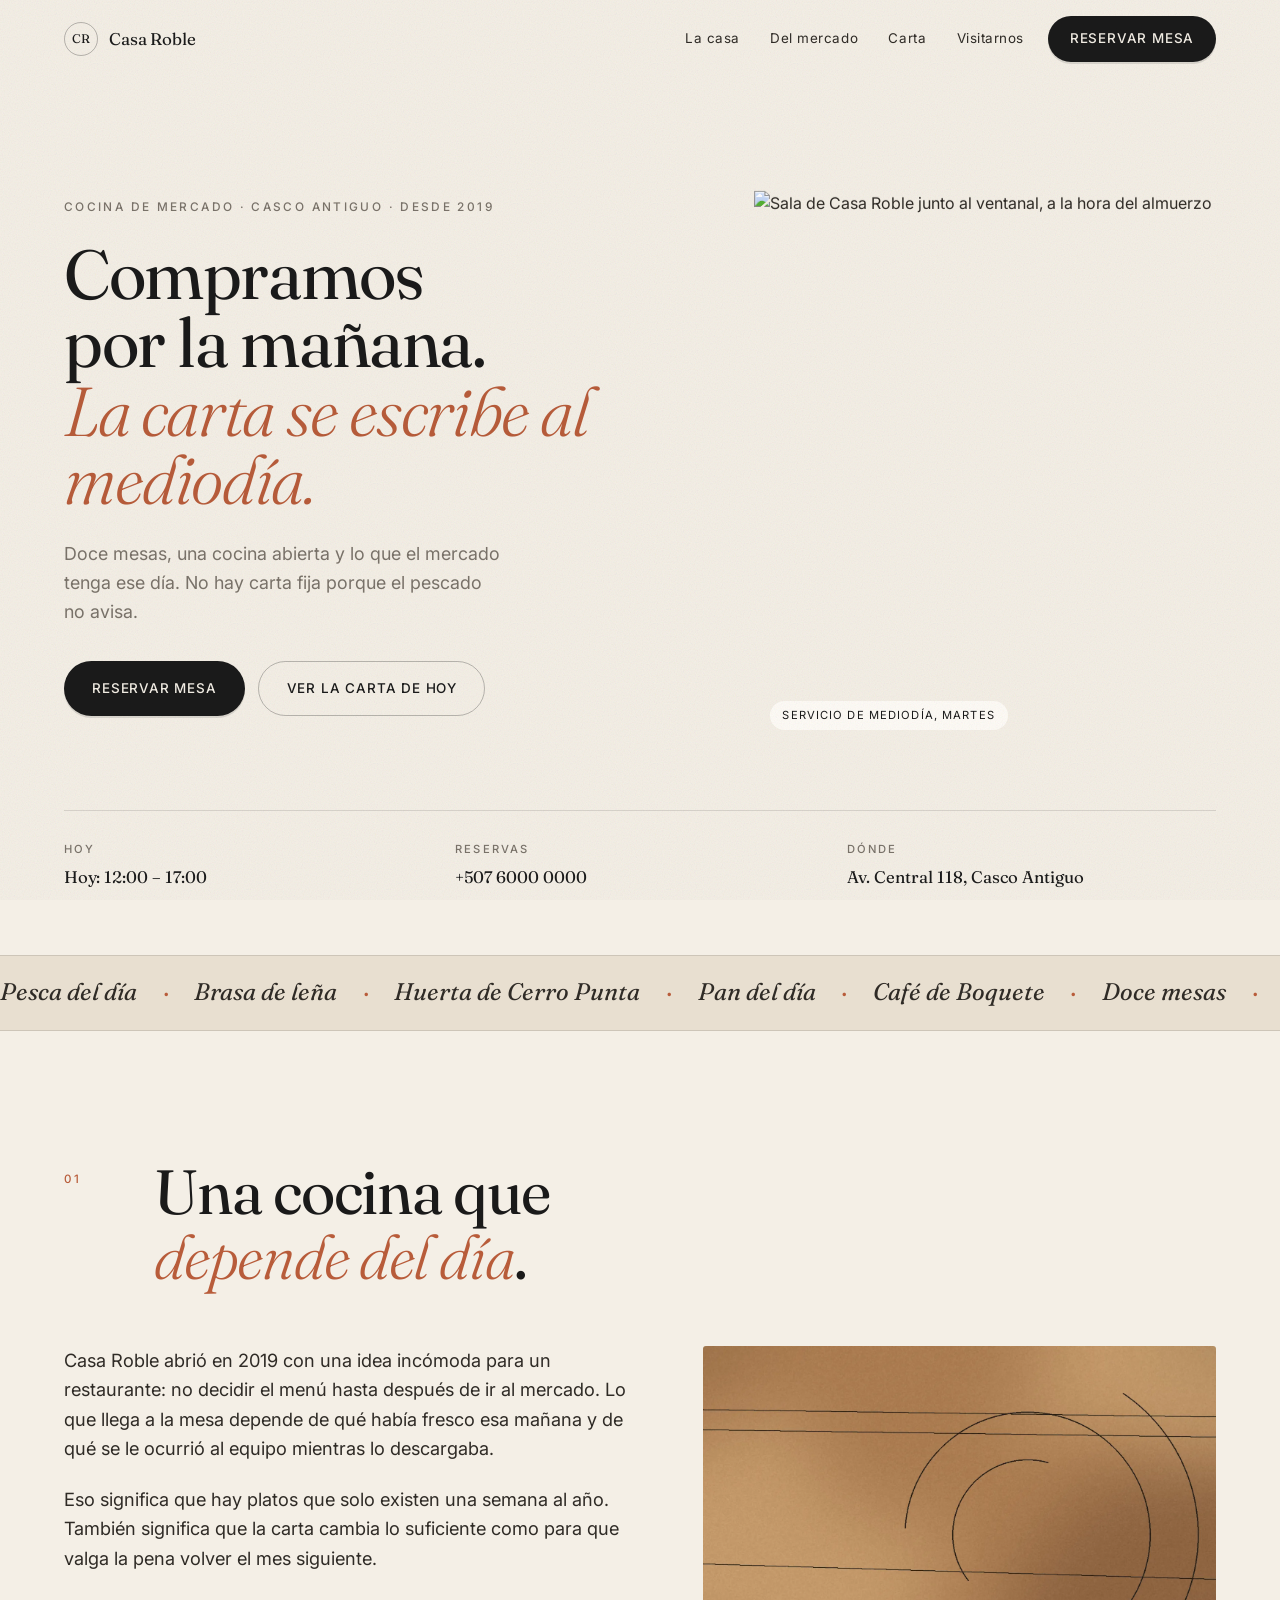
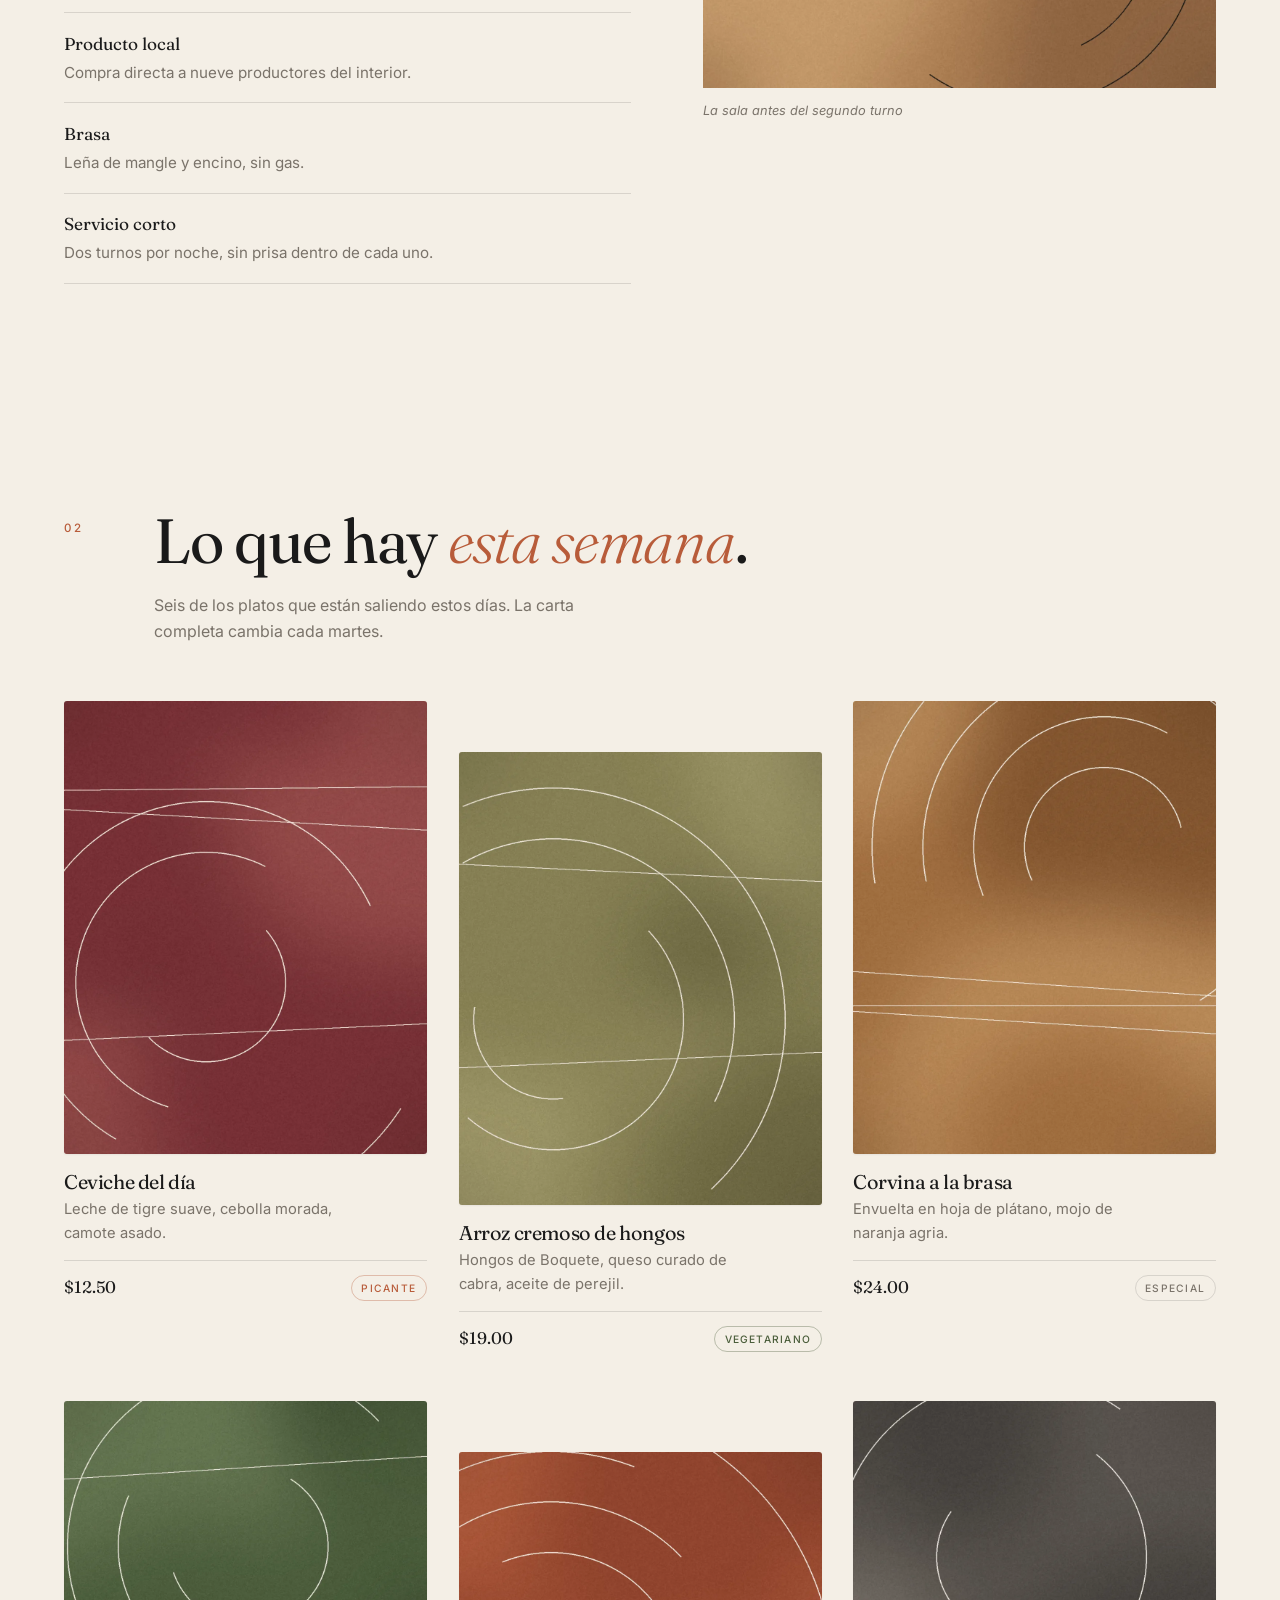
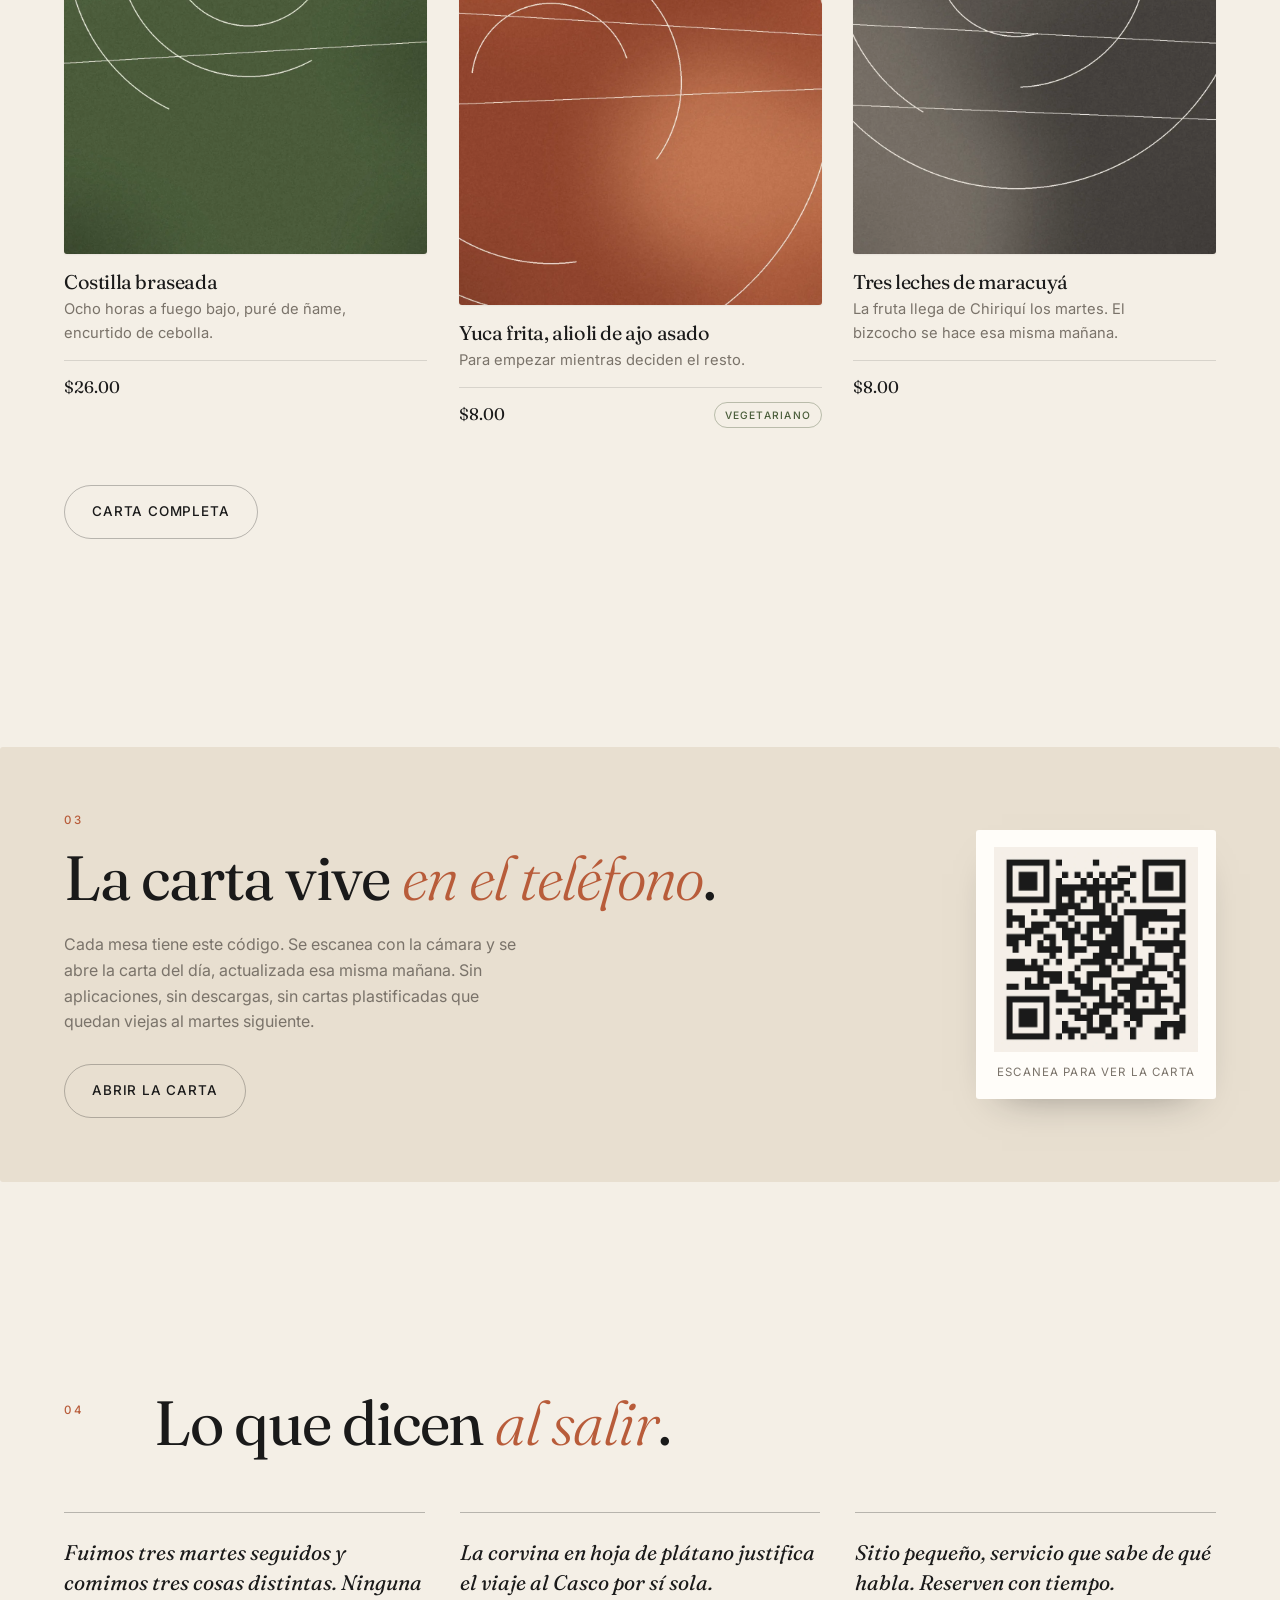
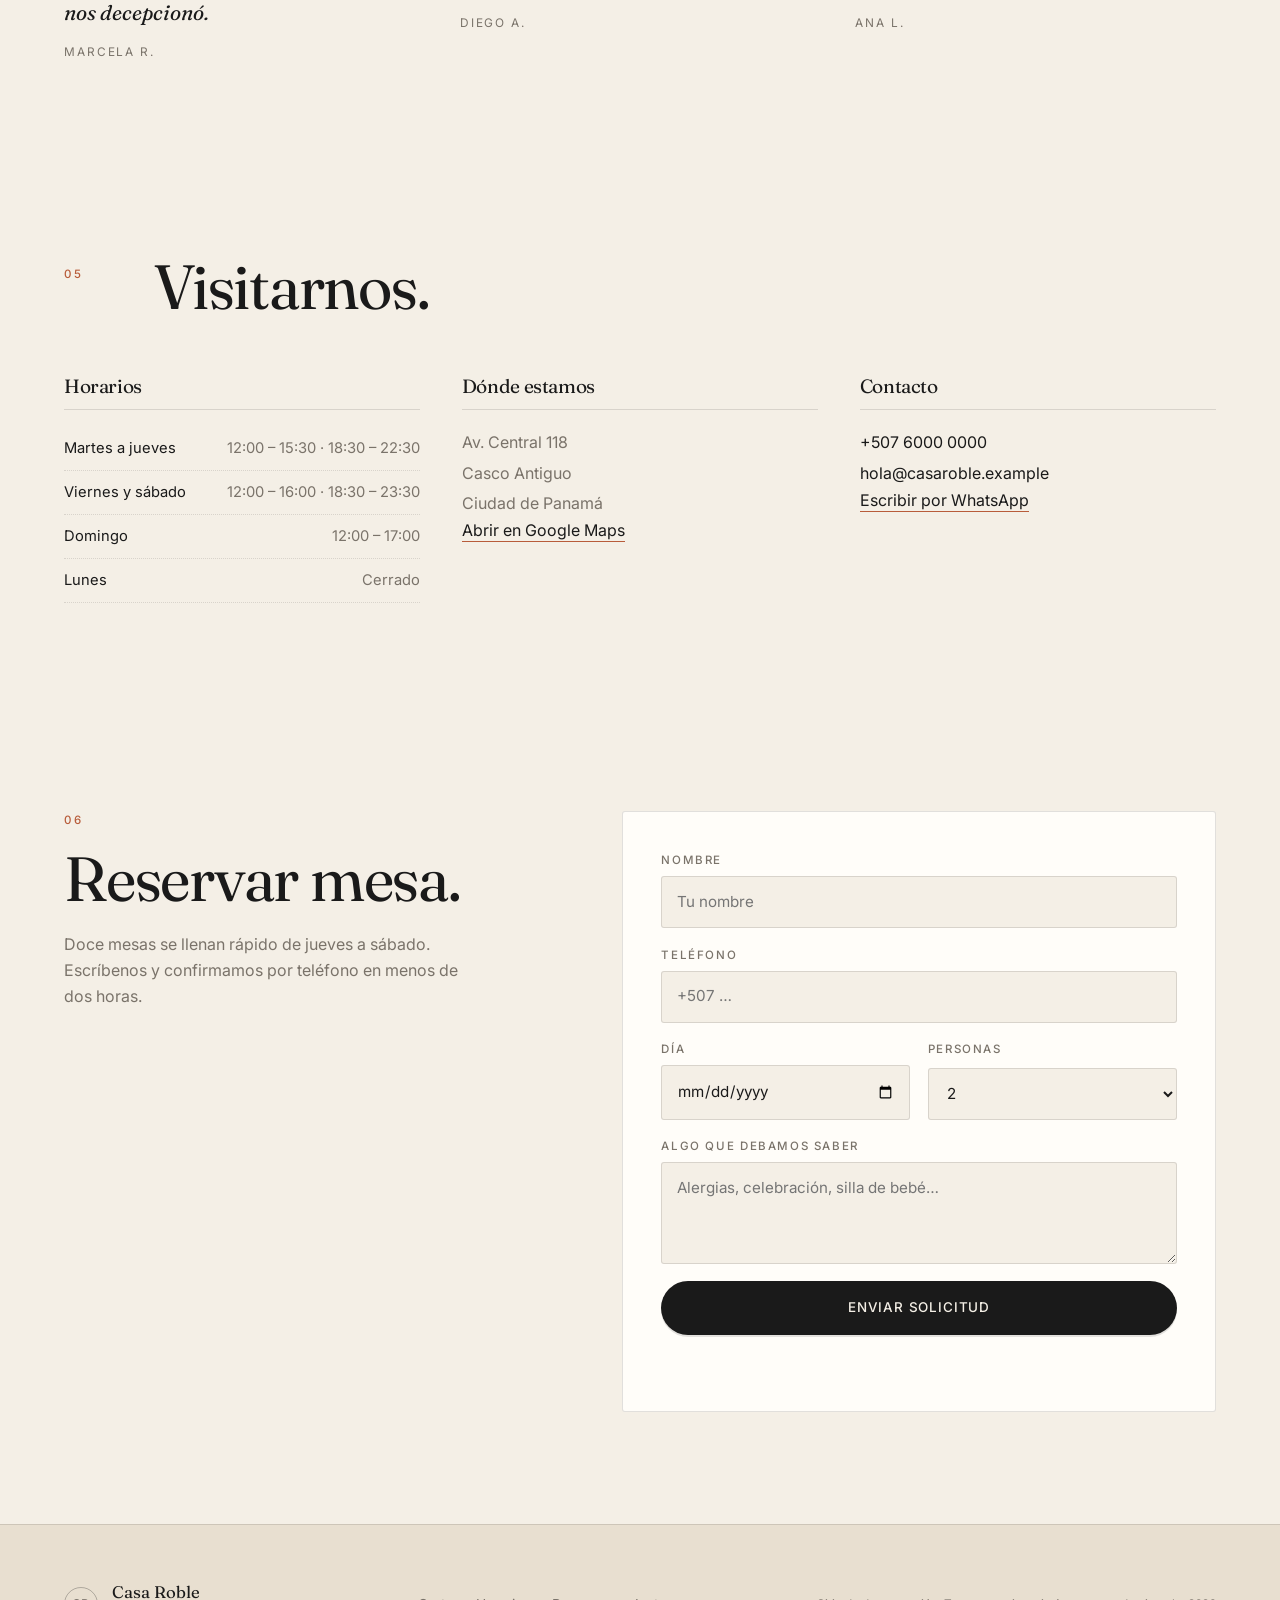
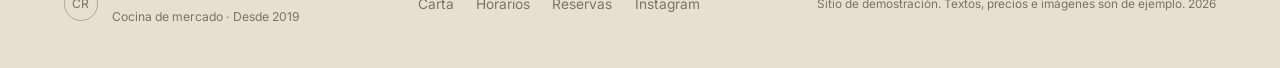
==== commit 021439f7: "Add files via upload" ====
--- a/index.html
+++ b/index.html
@@ -16,8 +16,8 @@
 <link rel="preconnect" href="https://fonts.googleapis.com">
 <link rel="preconnect" href="https://fonts.gstatic.com" crossorigin>
 <link rel="stylesheet" href="https://fonts.googleapis.com/css2?family=Fraunces:ital,opsz,wght@0,9..144,300..700;1,9..144,300..700&family=Inter:wght@300;400;500;600&display=swap">
-<link rel="preload" as="image" href="assets/img/mano-masa.webp" fetchpriority="high">
-<link rel="stylesheet" href="styles.css?v=20260903">
+<link rel="preload" as="image" href="assets/img/hero-sala.webp" fetchpriority="high">
+<link rel="stylesheet" href="styles.css?v=20260907">
 </head>
 <body>
 
@@ -85,8 +85,8 @@
       </div>
 
       <figure class="hero-figura" data-parallax>
-        <img src="assets/img/mano-masa.webp" width="1000" height="1250"
-             alt="Textura de la sala de Casa Roble" fetchpriority="high" loading="eager">
+        <img src="assets/img/hero-sala.webp" width="1000" height="1250"
+             alt="Sala de Casa Roble junto al ventanal, a la hora del almuerzo" fetchpriority="high" loading="eager">
         <figcaption>Servicio de mediodía, martes</figcaption>
       </figure>
     </div>
@@ -139,7 +139,7 @@
 
       <figure class="manifiesto-figura reveal">
         <img src="assets/img/sala-tarde.webp" width="1400" height="933"
-             alt="Textura de la sala a media tarde" loading="lazy" decoding="async">
+             alt="Mesas y suelo ajedrezado de la sala antes del segundo turno" loading="lazy" decoding="async">
         <figcaption>La sala antes del segundo turno</figcaption>
       </figure>
     </div>
@@ -235,11 +235,11 @@
       <article class="plato" data-tilt>
         <div class="plato-foto">
           <img src="assets/img/plato-6.webp" width="1000" height="1250"
-               alt="Tres leches de maracuyá" loading="lazy" decoding="async">
+               alt="Maracuyá abierto, la fruta del tres leches de la casa" loading="lazy" decoding="async">
         </div>
         <div class="plato-info">
           <h3>Tres leches de maracuyá</h3>
-          <p>El postre que nunca hemos podido quitar de la carta.</p>
+          <p>La fruta llega de Chiriquí los martes. El bizcocho se hace esa misma mañana.</p>
           <div class="plato-pie">
             <span class="plato-precio">$8.00</span>
           </div>
@@ -400,7 +400,7 @@
 
 <script defer src="lib/gsap.min.js"></script>
 <script defer src="lib/ScrollTrigger.min.js"></script>
-<script defer src="lib/manifest.js?v=20260903"></script>
-<script defer src="main.js?v=20260903"></script>
+<script defer src="lib/manifest.js?v=20260907"></script>
+<script defer src="main.js?v=20260907"></script>
 </body>
 </html>
